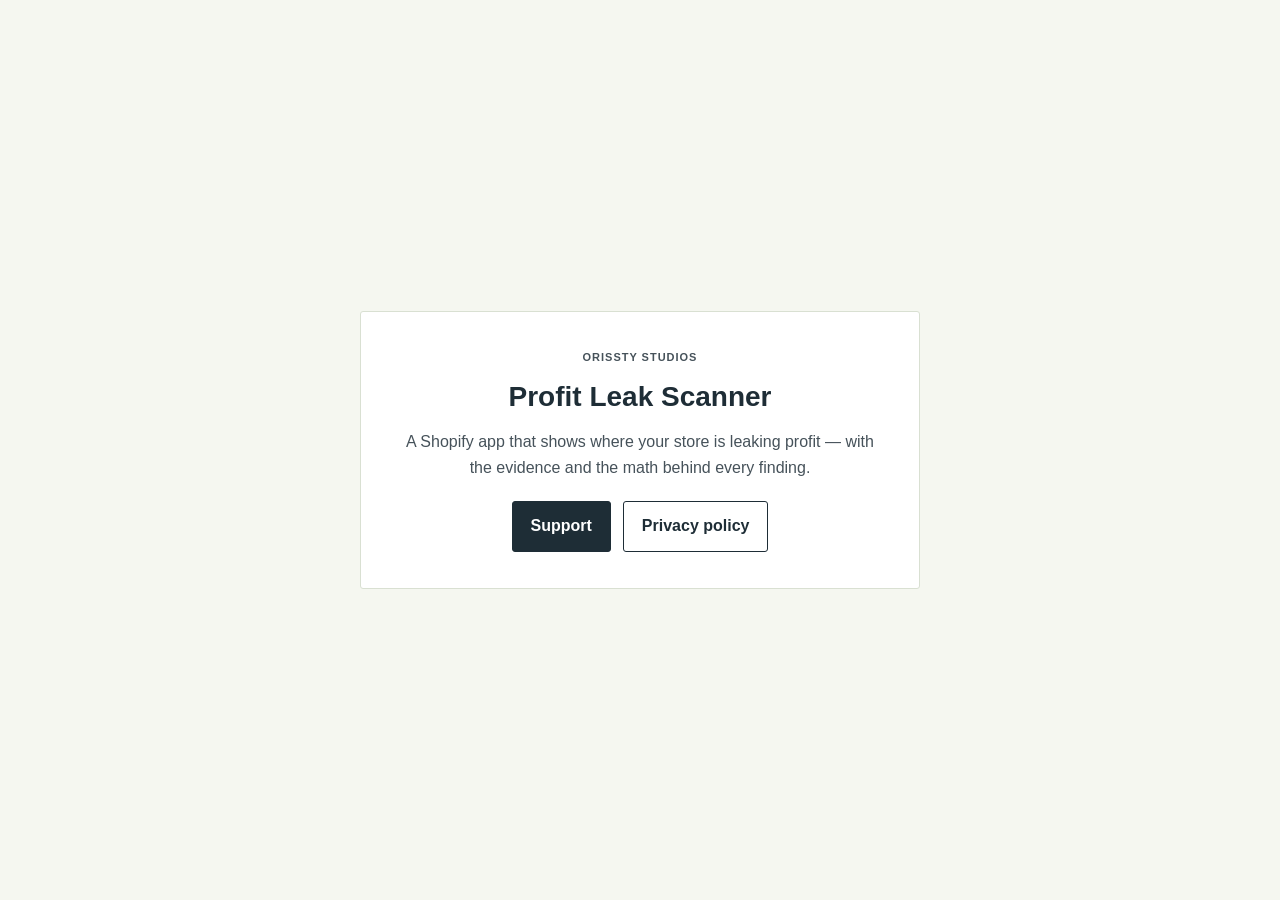
==== index.html @ 83694e5e "Add Profit Leak Scanner support and privacy pages Co-Authored-By: Claude Fable 5 <noreply@anthropic." ====
<!doctype html>
<html lang="en">
<head>
<meta charset="utf-8">
<meta name="viewport" content="width=device-width, initial-scale=1">
<title>Profit Leak Scanner — by Orissty Studios</title>
<style>
  :root{ --paper:#F5F7F0; --bond:#FFFFFF; --ink:#1E2D36; --muted:#46525A;
         --rule:#D9E0D2; --red:#B42318; --blue:#2F5A87; }
  *{box-sizing:border-box}
  body{margin:0;background:var(--paper);color:var(--ink);
       font:16px/1.65 -apple-system,"Segoe UI",Roboto,Helvetica,Arial,sans-serif;
       min-height:100vh;display:grid;place-items:center;padding:24px}
  main{max-width:560px;background:var(--bond);border:1px solid var(--rule);border-radius:3px;
       padding:36px 40px;text-align:center}
  .eyebrow{font-size:11px;font-weight:700;letter-spacing:.09em;text-transform:uppercase;color:var(--muted);margin:0 0 8px}
  h1{font-size:28px;margin:0 0 8px}
  p{color:var(--muted);margin:0 0 20px}
  .links{display:flex;gap:12px;justify-content:center;flex-wrap:wrap}
  a{display:inline-block;padding:11px 18px;border:1px solid var(--ink);border-radius:3px;
    color:var(--ink);font-weight:600;text-decoration:none}
  a.primary{background:var(--ink);color:var(--bond)}
</style>
</head>
<body>
<main>
  <p class="eyebrow">Orissty Studios</p>
  <h1>Profit Leak Scanner</h1>
  <p>A Shopify app that shows where your store is leaking profit — with the evidence and
  the math behind every finding.</p>
  <div class="links">
    <a class="primary" href="./support.html">Support</a>
    <a href="./privacy-policy.html">Privacy policy</a>
  </div>
</main>
</body>
</html>
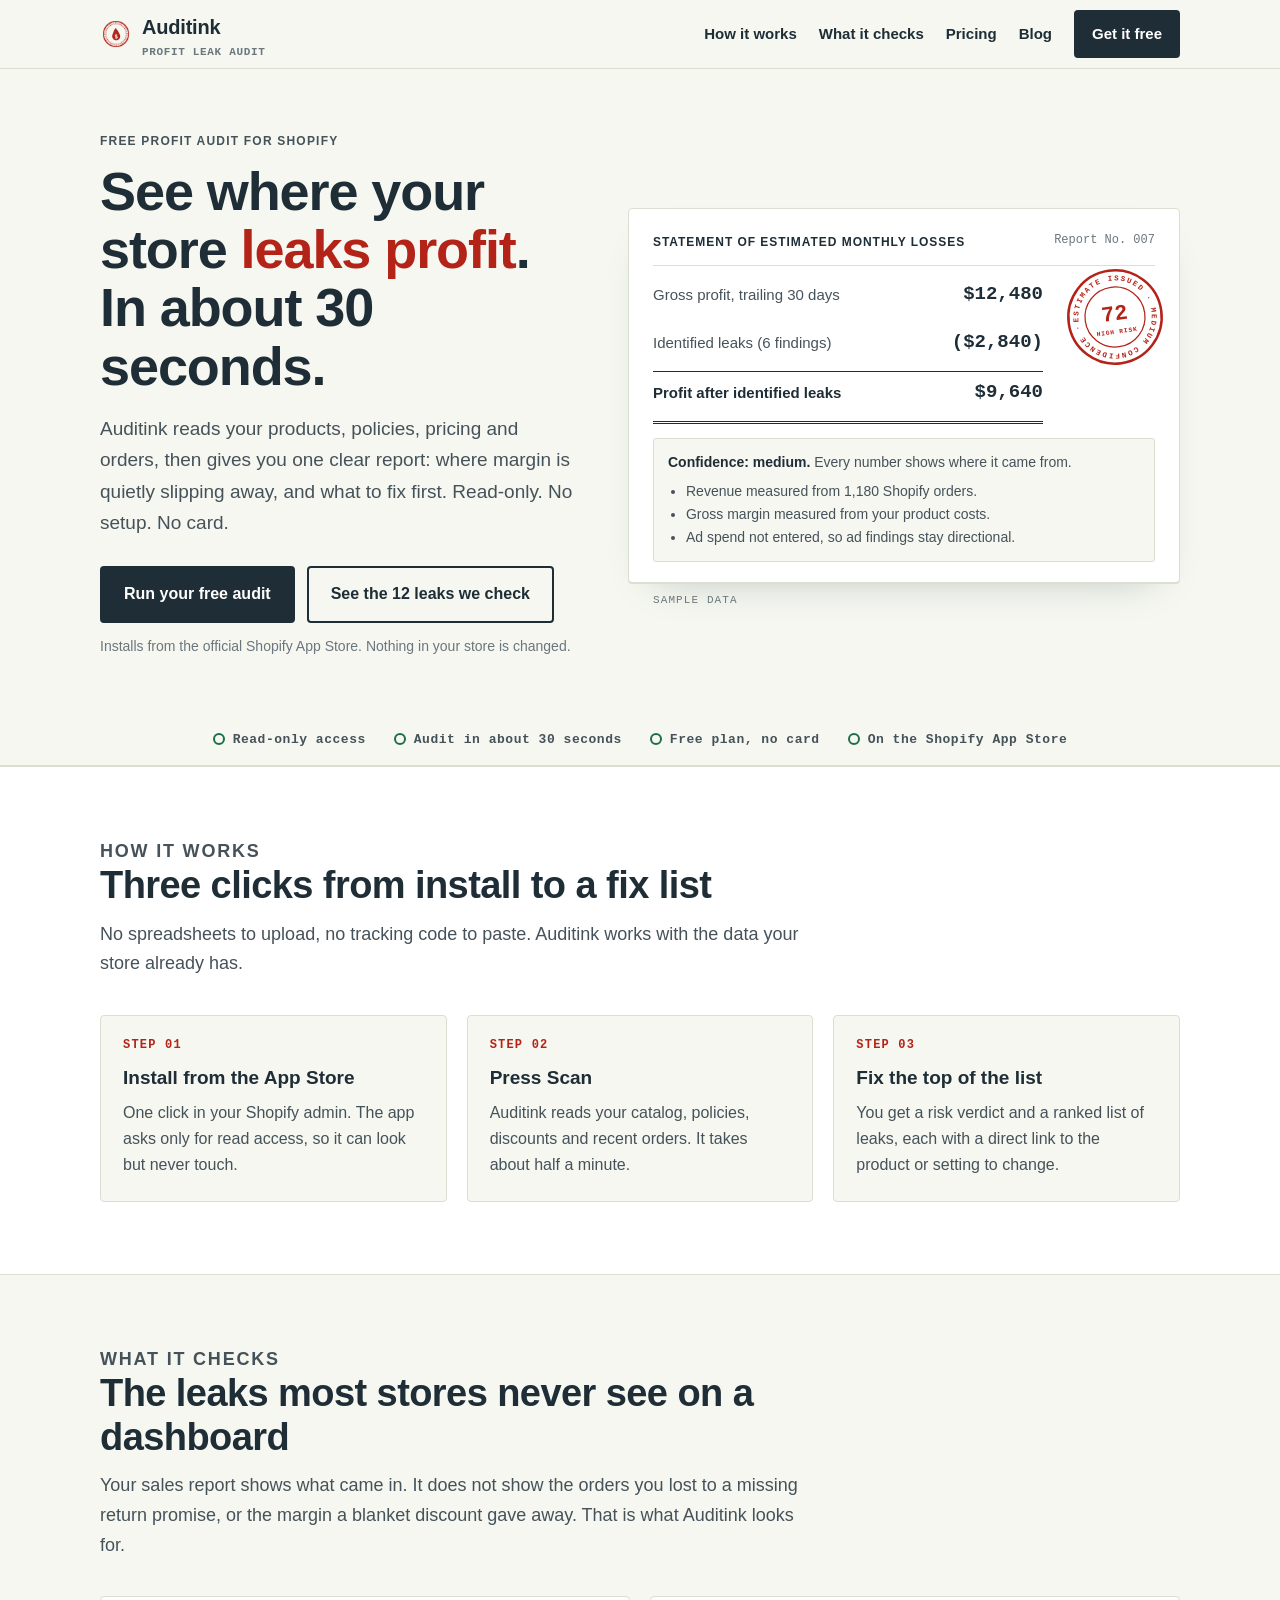
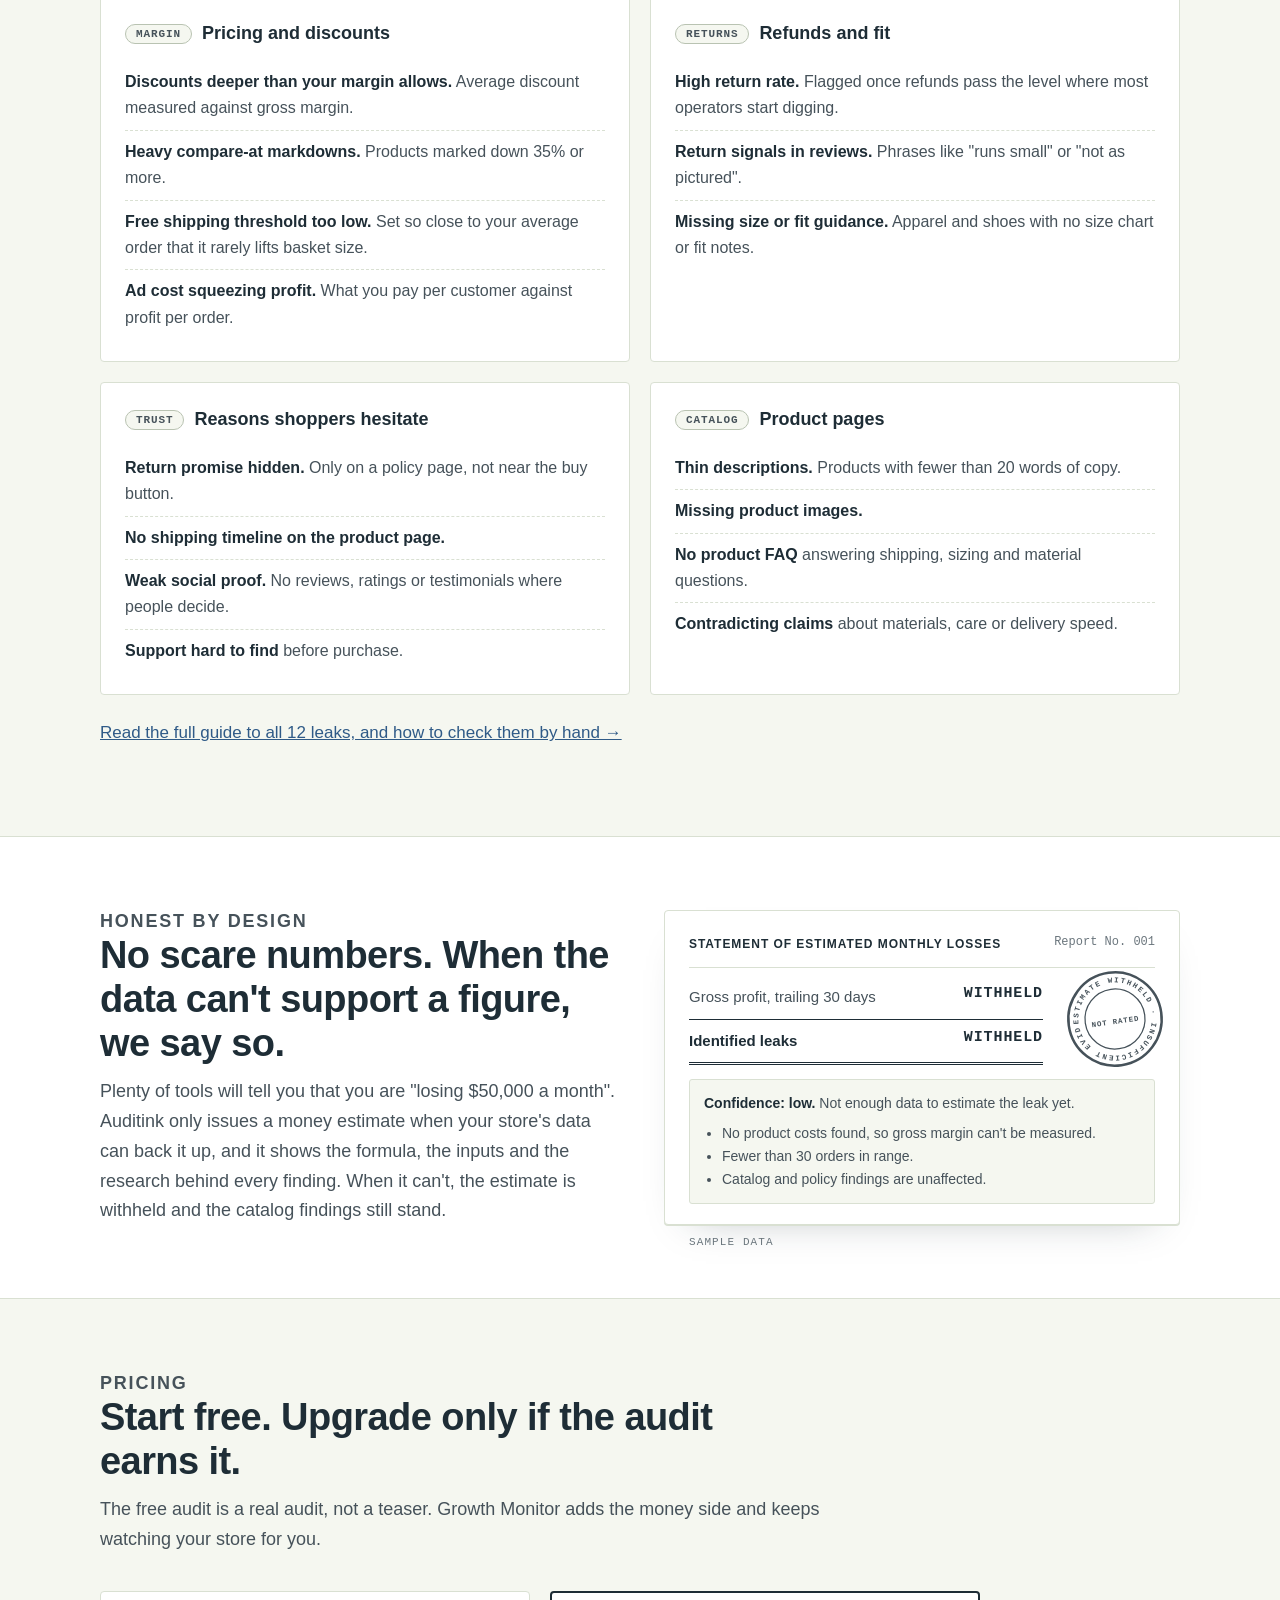
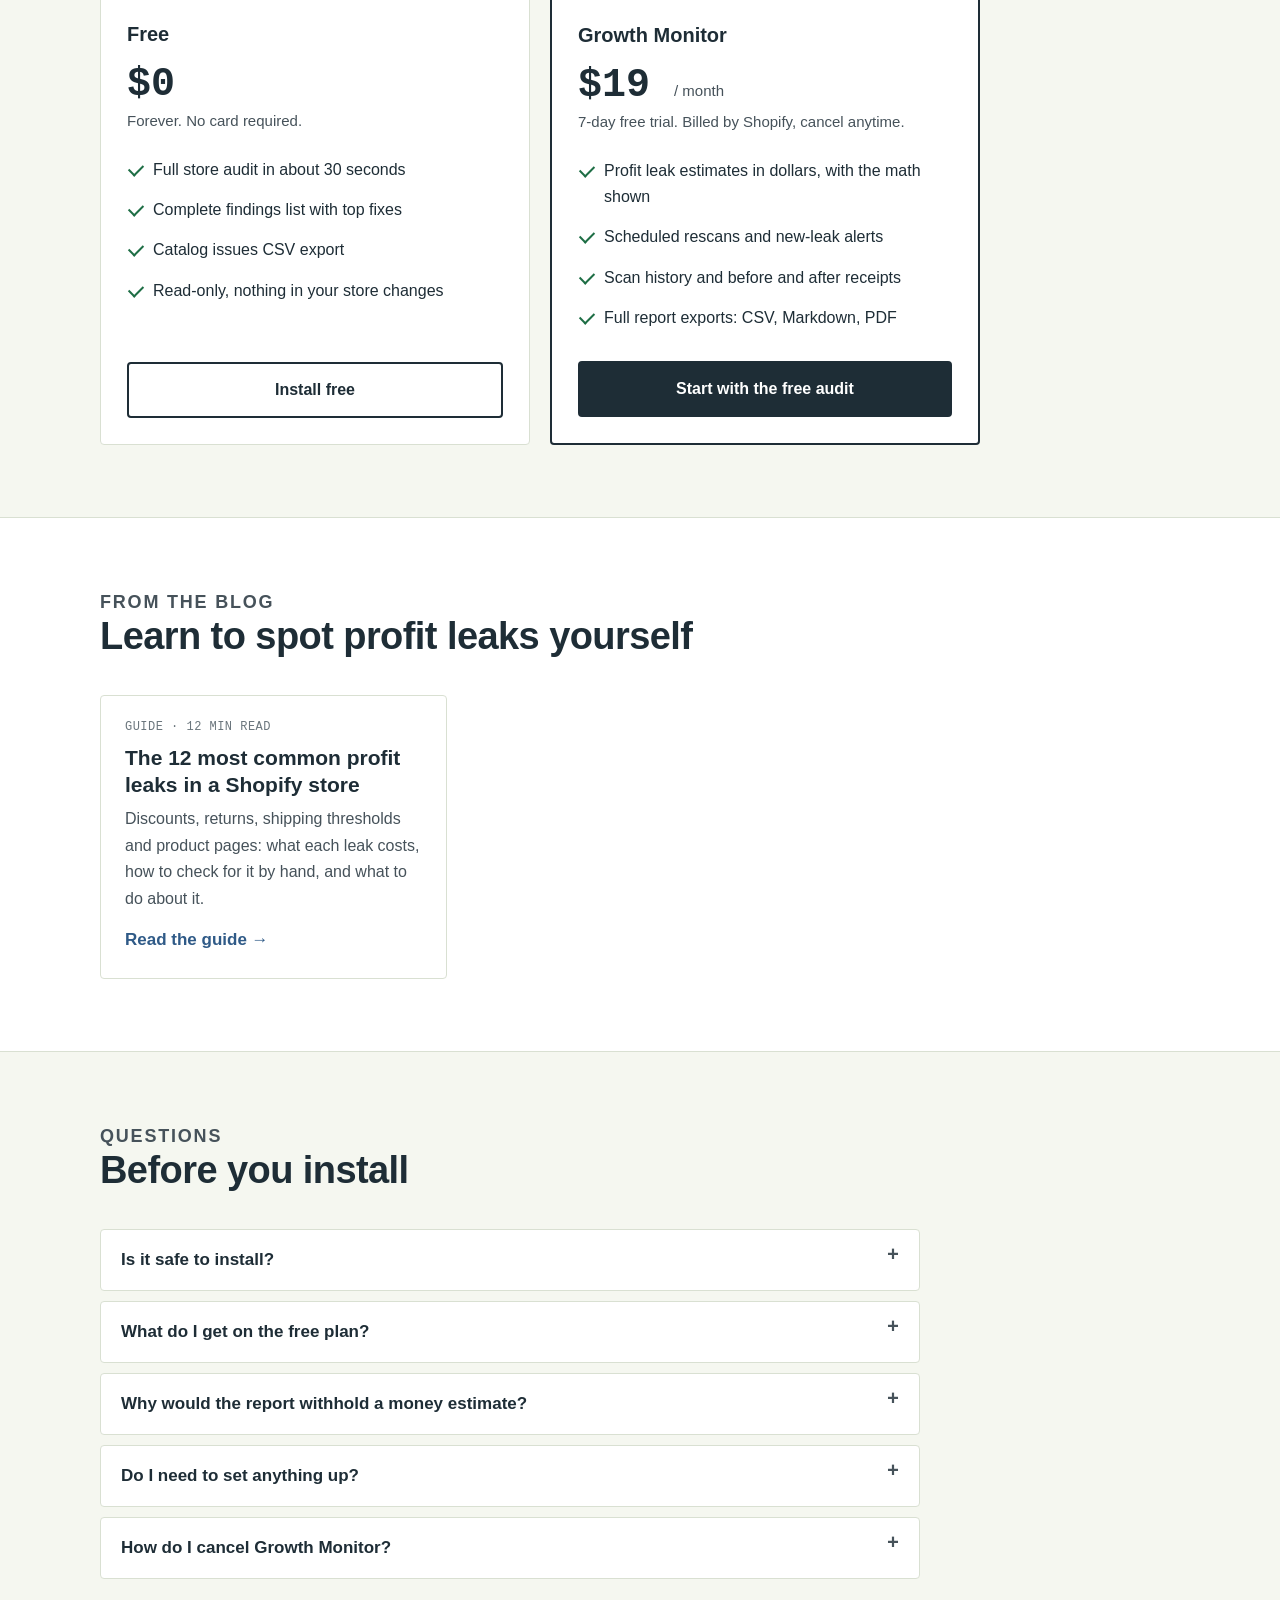
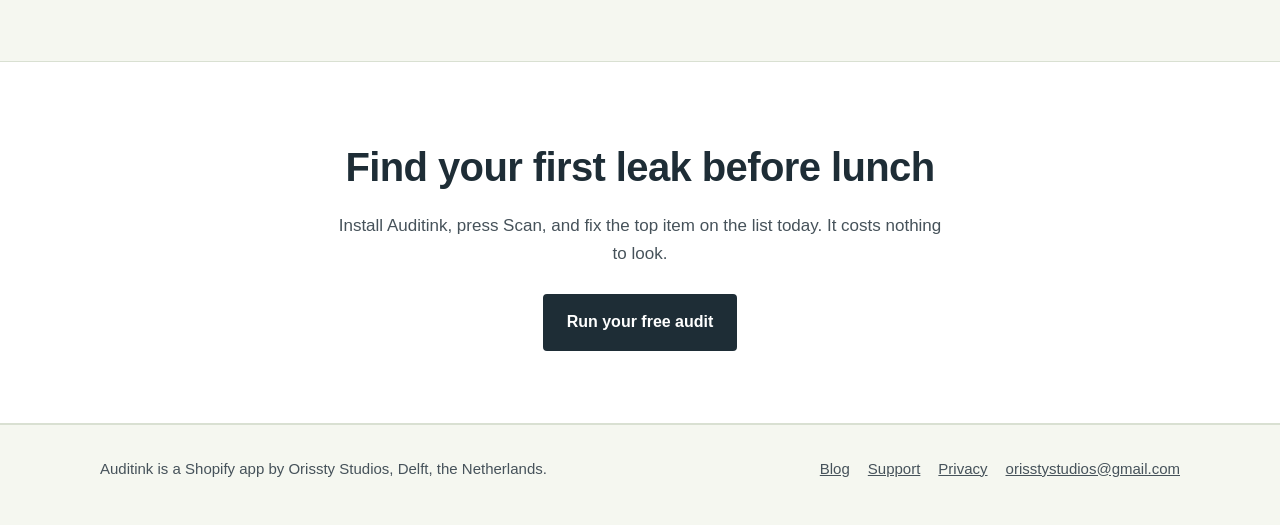
==== commit b3bbddb4: "Add Auditink landing page and blog with the 12 profit leaks guide Co-Authored-By: Claude Opus 5.5 <n" ====
--- a/index.html
+++ b/index.html
@@ -3,35 +3,322 @@
 <head>
 <meta charset="utf-8">
 <meta name="viewport" content="width=device-width, initial-scale=1">
-<title>Profit Leak Scanner — by Orissty Studios</title>
-<style>
-  :root{ --paper:#F5F7F0; --bond:#FFFFFF; --ink:#1E2D36; --muted:#46525A;
-         --rule:#D9E0D2; --red:#B42318; --blue:#2F5A87; }
-  *{box-sizing:border-box}
-  body{margin:0;background:var(--paper);color:var(--ink);
-       font:16px/1.65 -apple-system,"Segoe UI",Roboto,Helvetica,Arial,sans-serif;
-       min-height:100vh;display:grid;place-items:center;padding:24px}
-  main{max-width:560px;background:var(--bond);border:1px solid var(--rule);border-radius:3px;
-       padding:36px 40px;text-align:center}
-  .eyebrow{font-size:11px;font-weight:700;letter-spacing:.09em;text-transform:uppercase;color:var(--muted);margin:0 0 8px}
-  h1{font-size:28px;margin:0 0 8px}
-  p{color:var(--muted);margin:0 0 20px}
-  .links{display:flex;gap:12px;justify-content:center;flex-wrap:wrap}
-  a{display:inline-block;padding:11px 18px;border:1px solid var(--ink);border-radius:3px;
-    color:var(--ink);font-weight:600;text-decoration:none}
-  a.primary{background:var(--ink);color:var(--bond)}
-</style>
+<title>Auditink: free profit leak audit for Shopify stores</title>
+<meta name="description" content="Auditink is a free, read-only Shopify app that audits your store for profit leaks in about 30 seconds: discounts, returns, shipping, pricing and product pages. Every finding shows its math.">
+<link rel="canonical" href="https://orisstystudios.github.io/profit-leak-scanner-site/">
+<link rel="icon" href="assets/icon-32.png" sizes="32x32">
+<link rel="apple-touch-icon" href="assets/icon-180.png">
+<meta property="og:type" content="website">
+<meta property="og:site_name" content="Auditink">
+<meta property="og:title" content="See where your Shopify store leaks profit. Free, in 30 seconds.">
+<meta property="og:description" content="A read-only profit audit for Shopify. A risk verdict, the math behind it, and what to fix first.">
+<meta property="og:url" content="https://orisstystudios.github.io/profit-leak-scanner-site/">
+<meta property="og:image" content="https://orisstystudios.github.io/profit-leak-scanner-site/assets/og-card.png">
+<meta name="twitter:card" content="summary_large_image">
+<meta name="theme-color" content="#F5F7F0">
+<link rel="stylesheet" href="assets/site.css">
+<script type="application/ld+json">
+{
+  "@context":"https://schema.org",
+  "@type":"SoftwareApplication",
+  "name":"Auditink: Profit Leak Scanner",
+  "applicationCategory":"BusinessApplication",
+  "operatingSystem":"Shopify",
+  "url":"https://apps.shopify.com/profit-leak-scanner-1",
+  "description":"A read-only Shopify app that audits a store for profit leaks and shows the math behind every finding.",
+  "publisher":{"@type":"Organization","name":"Orissty Studios"},
+  "offers":[
+    {"@type":"Offer","name":"Free","price":"0","priceCurrency":"USD"},
+    {"@type":"Offer","name":"Growth Monitor","price":"19","priceCurrency":"USD"}
+  ]
+}
+</script>
 </head>
 <body>
-<main>
-  <p class="eyebrow">Orissty Studios</p>
-  <h1>Profit Leak Scanner</h1>
-  <p>A Shopify app that shows where your store is leaking profit — with the evidence and
-  the math behind every finding.</p>
-  <div class="links">
-    <a class="primary" href="./support.html">Support</a>
-    <a href="./privacy-policy.html">Privacy policy</a>
-  </div>
+<a class="skip" href="#main">Skip to content</a>
+
+<header class="site-head">
+  <div class="wrap">
+    <a class="brand" href="./" aria-label="Auditink home">
+      <img src="assets/icon-180.png" alt="" width="32" height="32">
+      <span>Auditink<small>Profit leak audit</small></span>
+    </a>
+    <nav class="nav" aria-label="Main">
+      <a href="#how">How it works</a>
+      <a href="#checks">What it checks</a>
+      <a href="#pricing">Pricing</a>
+      <a href="blog/">Blog</a>
+      <a class="btn btn-primary" href="https://apps.shopify.com/profit-leak-scanner-1?utm_source=auditink-site&amp;utm_medium=website&amp;utm_campaign=header">Get it free</a>
+    </nav>
+  </div>
+</header>
+
+<main id="main">
+
+<section class="hero" aria-labelledby="hero-title">
+  <div class="wrap">
+    <div>
+      <p class="eyebrow">Free profit audit for Shopify</p>
+      <h1 id="hero-title">See where your store <em>leaks profit</em>. In about 30 seconds.</h1>
+      <p class="lede">Auditink reads your products, policies, pricing and orders, then gives you one clear report: where margin is quietly slipping away, and what to fix first. Read-only. No setup. No card.</p>
+      <div class="btn-row">
+        <a class="btn btn-primary" href="https://apps.shopify.com/profit-leak-scanner-1?utm_source=auditink-site&amp;utm_medium=website&amp;utm_campaign=hero">Run your free audit</a>
+        <a class="btn btn-ghost" href="blog/shopify-profit-leaks/">See the 12 leaks we check</a>
+      </div>
+      <p class="fineprint">Installs from the official Shopify App Store. Nothing in your store is changed.</p>
+    </div>
+
+    <figure class="statement" aria-label="Example Auditink report with sample data">
+      <div class="statement-head">
+        <b>Statement of estimated monthly losses</b>
+        <span>Report No. 007</span>
+      </div>
+      <div class="lines">
+        <div>Gross profit, trailing 30 days</div><div class="v num">$12,480</div>
+        <div>Identified leaks (6 findings)</div><div class="v num neg">($2,840)</div>
+        <div class="total">Profit after identified leaks</div><div class="v num total">$9,640</div>
+      </div>
+      <svg class="stamp" viewBox="0 0 120 120" role="img" aria-label="Stamp: risk index 72, high risk, estimate issued with medium confidence">
+        <defs><path id="ring" d="M60,60 m-44,0 a44,44 0 1,1 88,0 a44,44 0 1,1 -88,0"/></defs>
+        <circle cx="60" cy="60" r="56" fill="none" stroke="#B42318" stroke-width="3"/>
+        <circle cx="60" cy="60" r="36" fill="none" stroke="#B42318" stroke-width="1.5"/>
+        <text font-family="ui-monospace,Consolas,monospace" font-size="9" font-weight="700" letter-spacing="2" fill="#B42318">
+          <textPath href="#ring">ESTIMATE ISSUED · MEDIUM CONFIDENCE ·</textPath>
+        </text>
+        <text x="60" y="64" text-anchor="middle" font-family="ui-monospace,Consolas,monospace" font-size="26" font-weight="700" fill="#B42318">72</text>
+        <text x="60" y="80" text-anchor="middle" font-family="ui-monospace,Consolas,monospace" font-size="7.5" font-weight="700" letter-spacing="1" fill="#B42318">HIGH RISK</text>
+      </svg>
+      <div class="conf">
+        <b>Confidence: medium.</b> Every number shows where it came from.
+        <ul>
+          <li>Revenue measured from 1,180 Shopify orders.</li>
+          <li>Gross margin measured from your product costs.</li>
+          <li>Ad spend not entered, so ad findings stay directional.</li>
+        </ul>
+      </div>
+      <figcaption class="sample">SAMPLE DATA</figcaption>
+    </figure>
+  </div>
+</section>
+
+<div class="proof">
+  <div class="wrap">
+    <ul>
+      <li>Read-only access</li>
+      <li>Audit in about 30 seconds</li>
+      <li>Free plan, no card</li>
+      <li>On the Shopify App Store</li>
+    </ul>
+  </div>
+</div>
+
+<section id="how" class="alt" aria-labelledby="how-title">
+  <div class="wrap">
+    <div class="section-head">
+      <p class="eyebrow">How it works</p>
+      <h2 id="how-title">Three clicks from install to a fix list</h2>
+      <p>No spreadsheets to upload, no tracking code to paste. Auditink works with the data your store already has.</p>
+    </div>
+    <ol class="steps">
+      <li><h3>Install from the App Store</h3><p>One click in your Shopify admin. The app asks only for read access, so it can look but never touch.</p></li>
+      <li><h3>Press Scan</h3><p>Auditink reads your catalog, policies, discounts and recent orders. It takes about half a minute.</p></li>
+      <li><h3>Fix the top of the list</h3><p>You get a risk verdict and a ranked list of leaks, each with a direct link to the product or setting to change.</p></li>
+    </ol>
+  </div>
+</section>
+
+<section id="checks" aria-labelledby="checks-title">
+  <div class="wrap">
+    <div class="section-head">
+      <p class="eyebrow">What it checks</p>
+      <h2 id="checks-title">The leaks most stores never see on a dashboard</h2>
+      <p>Your sales report shows what came in. It does not show the orders you lost to a missing return promise, or the margin a blanket discount gave away. That is what Auditink looks for.</p>
+    </div>
+    <div class="checks">
+      <div class="check">
+        <h3><span class="tag">Margin</span> Pricing and discounts</h3>
+        <ul>
+          <li><b>Discounts deeper than your margin allows.</b> Average discount measured against gross margin.</li>
+          <li><b>Heavy compare-at markdowns.</b> Products marked down 35% or more.</li>
+          <li><b>Free shipping threshold too low.</b> Set so close to your average order that it rarely lifts basket size.</li>
+          <li><b>Ad cost squeezing profit.</b> What you pay per customer against profit per order.</li>
+        </ul>
+      </div>
+      <div class="check">
+        <h3><span class="tag">Returns</span> Refunds and fit</h3>
+        <ul>
+          <li><b>High return rate.</b> Flagged once refunds pass the level where most operators start digging.</li>
+          <li><b>Return signals in reviews.</b> Phrases like "runs small" or "not as pictured".</li>
+          <li><b>Missing size or fit guidance.</b> Apparel and shoes with no size chart or fit notes.</li>
+        </ul>
+      </div>
+      <div class="check">
+        <h3><span class="tag">Trust</span> Reasons shoppers hesitate</h3>
+        <ul>
+          <li><b>Return promise hidden.</b> Only on a policy page, not near the buy button.</li>
+          <li><b>No shipping timeline on the product page.</b></li>
+          <li><b>Weak social proof.</b> No reviews, ratings or testimonials where people decide.</li>
+          <li><b>Support hard to find</b> before purchase.</li>
+        </ul>
+      </div>
+      <div class="check">
+        <h3><span class="tag">Catalog</span> Product pages</h3>
+        <ul>
+          <li><b>Thin descriptions.</b> Products with fewer than 20 words of copy.</li>
+          <li><b>Missing product images.</b></li>
+          <li><b>No product FAQ</b> answering shipping, sizing and material questions.</li>
+          <li><b>Contradicting claims</b> about materials, care or delivery speed.</li>
+        </ul>
+      </div>
+    </div>
+    <p style="margin-top:24px"><a href="blog/shopify-profit-leaks/">Read the full guide to all 12 leaks, and how to check them by hand &rarr;</a></p>
+  </div>
+</section>
+
+<section class="alt" aria-labelledby="honest-title">
+  <div class="wrap split">
+    <div class="section-head" style="margin:0">
+      <p class="eyebrow">Honest by design</p>
+      <h2 id="honest-title">No scare numbers. When the data can't support a figure, we say so.</h2>
+      <p>Plenty of tools will tell you that you are "losing $50,000 a month". Auditink only issues a money estimate when your store's data can back it up, and it shows the formula, the inputs and the research behind every finding. When it can't, the estimate is withheld and the catalog findings still stand.</p>
+    </div>
+    <figure class="statement withheld" aria-label="Example report where the estimate is withheld, sample data">
+      <div class="statement-head">
+        <b>Statement of estimated monthly losses</b>
+        <span>Report No. 001</span>
+      </div>
+      <div class="lines" style="min-height:0">
+        <div>Gross profit, trailing 30 days</div><div class="v num">WITHHELD</div>
+        <div class="total">Identified leaks</div><div class="v num total">WITHHELD</div>
+      </div>
+      <svg class="stamp" viewBox="0 0 120 120" role="img" aria-label="Stamp: not rated, insufficient evidence">
+        <defs><path id="ring2" d="M60,60 m-44,0 a44,44 0 1,1 88,0 a44,44 0 1,1 -88,0"/></defs>
+        <circle cx="60" cy="60" r="56" fill="none" stroke="#46525A" stroke-width="3"/>
+        <circle cx="60" cy="60" r="36" fill="none" stroke="#46525A" stroke-width="1.5"/>
+        <text font-family="ui-monospace,Consolas,monospace" font-size="9" font-weight="700" letter-spacing="2" fill="#46525A">
+          <textPath href="#ring2">ESTIMATE WITHHELD · INSUFFICIENT EVIDENCE ·</textPath>
+        </text>
+        <text x="60" y="66" text-anchor="middle" font-family="ui-monospace,Consolas,monospace" font-size="9" font-weight="700" letter-spacing="1" fill="#46525A">NOT RATED</text>
+      </svg>
+      <div class="conf">
+        <b>Confidence: low.</b> Not enough data to estimate the leak yet.
+        <ul>
+          <li>No product costs found, so gross margin can't be measured.</li>
+          <li>Fewer than 30 orders in range.</li>
+          <li>Catalog and policy findings are unaffected.</li>
+        </ul>
+      </div>
+      <figcaption class="sample">SAMPLE DATA</figcaption>
+    </figure>
+  </div>
+</section>
+
+<section id="pricing" aria-labelledby="pricing-title">
+  <div class="wrap">
+    <div class="section-head">
+      <p class="eyebrow">Pricing</p>
+      <h2 id="pricing-title">Start free. Upgrade only if the audit earns it.</h2>
+      <p>The free audit is a real audit, not a teaser. Growth Monitor adds the money side and keeps watching your store for you.</p>
+    </div>
+    <div class="plans">
+      <div class="plan">
+        <h3>Free</h3>
+        <p class="price">$0</p>
+        <p class="note">Forever. No card required.</p>
+        <ul>
+          <li>Full store audit in about 30 seconds</li>
+          <li>Complete findings list with top fixes</li>
+          <li>Catalog issues CSV export</li>
+          <li>Read-only, nothing in your store changes</li>
+        </ul>
+        <a class="btn btn-ghost" href="https://apps.shopify.com/profit-leak-scanner-1?utm_source=auditink-site&amp;utm_medium=website&amp;utm_campaign=pricing-free">Install free</a>
+      </div>
+      <div class="plan featured">
+        <h3>Growth Monitor</h3>
+        <p class="price">$19 <small>/ month</small></p>
+        <p class="note">7-day free trial. Billed by Shopify, cancel anytime.</p>
+        <ul>
+          <li>Profit leak estimates in dollars, with the math shown</li>
+          <li>Scheduled rescans and new-leak alerts</li>
+          <li>Scan history and before and after receipts</li>
+          <li>Full report exports: CSV, Markdown, PDF</li>
+        </ul>
+        <a class="btn btn-primary" href="https://apps.shopify.com/profit-leak-scanner-1?utm_source=auditink-site&amp;utm_medium=website&amp;utm_campaign=pricing-growth">Start with the free audit</a>
+      </div>
+    </div>
+  </div>
+</section>
+
+<section class="alt" aria-labelledby="blog-title">
+  <div class="wrap">
+    <div class="section-head">
+      <p class="eyebrow">From the blog</p>
+      <h2 id="blog-title">Learn to spot profit leaks yourself</h2>
+    </div>
+    <div class="cards">
+      <a class="card" href="blog/shopify-profit-leaks/">
+        <p class="meta">GUIDE · 12 MIN READ</p>
+        <h3>The 12 most common profit leaks in a Shopify store</h3>
+        <p>Discounts, returns, shipping thresholds and product pages: what each leak costs, how to check for it by hand, and what to do about it.</p>
+        <span class="more">Read the guide &rarr;</span>
+      </a>
+    </div>
+  </div>
+</section>
+
+<section aria-labelledby="faq-title">
+  <div class="wrap">
+    <div class="section-head">
+      <p class="eyebrow">Questions</p>
+      <h2 id="faq-title">Before you install</h2>
+    </div>
+    <div class="faq">
+      <details>
+        <summary>Is it safe to install?</summary>
+        <p>Yes. Auditink only asks for read access. It never creates, edits or deletes anything in your store, and it stores no customer personal data. See the <a href="privacy-policy.html">privacy policy</a> for the details.</p>
+      </details>
+      <details>
+        <summary>What do I get on the free plan?</summary>
+        <p>A full audit of your store: a risk verdict, the complete list of findings with the top fixes, and a CSV export of catalog issues. Money estimates, scheduled rescans and history are part of Growth Monitor.</p>
+      </details>
+      <details>
+        <summary>Why would the report withhold a money estimate?</summary>
+        <p>Because guessing would be worse than saying nothing. If your products have no cost prices, or there are too few orders to measure, Auditink tells you so. Adding product costs in Shopify usually unlocks the estimates.</p>
+      </details>
+      <details>
+        <summary>Do I need to set anything up?</summary>
+        <p>No. Install it and press Scan. The audit uses the products, policies and orders already in your store.</p>
+      </details>
+      <details>
+        <summary>How do I cancel Growth Monitor?</summary>
+        <p>Downgrade from the plan section inside the app, or uninstall it from your Shopify admin. Billing runs through Shopify, so there is nothing else to cancel.</p>
+      </details>
+    </div>
+  </div>
+</section>
+
+<section class="alt cta-band" aria-labelledby="cta-title">
+  <div class="wrap">
+    <h2 id="cta-title">Find your first leak before lunch</h2>
+    <p>Install Auditink, press Scan, and fix the top item on the list today. It costs nothing to look.</p>
+    <div class="btn-row">
+      <a class="btn btn-primary" href="https://apps.shopify.com/profit-leak-scanner-1?utm_source=auditink-site&amp;utm_medium=website&amp;utm_campaign=footer-cta">Run your free audit</a>
+    </div>
+  </div>
+</section>
+
 </main>
+
+<footer class="site-foot">
+  <div class="wrap">
+    <span>Auditink is a Shopify app by Orissty Studios, Delft, the Netherlands.</span>
+    <nav aria-label="Footer">
+      <a href="blog/">Blog</a>
+      <a href="support.html">Support</a>
+      <a href="privacy-policy.html">Privacy</a>
+      <a href="mailto:orisstystudios@gmail.com">orisstystudios@gmail.com</a>
+    </nav>
+  </div>
+</footer>
 </body>
 </html>
--- a/assets/site.css
+++ b/assets/site.css
@@ -0,0 +1,186 @@
+/* Auditink public site. Look: an audit statement on paper (same tokens as the app). */
+:root{
+  --paper:#F5F7F0; --bond:#FFFFFF; --ink:#1E2D36; --muted:#46525A; --faint:#6B767D;
+  --rule:#D9E0D2; --rule-strong:#B9C3B2; --red:#B42318; --red-soft:#FBEDEB;
+  --blue:#2F5A87; --green:#1E6E45; --amber:#8A5A00;
+  --sans:-apple-system,BlinkMacSystemFont,"Segoe UI",Roboto,"Helvetica Neue",Arial,sans-serif;
+  --mono:ui-monospace,"SF Mono","Cascadia Mono","Segoe UI Mono",Menlo,Consolas,monospace;
+  --wrap:1120px; --radius:4px;
+}
+*{box-sizing:border-box}
+html{-webkit-text-size-adjust:100%}
+body{margin:0;background:var(--paper);color:var(--ink);font:17px/1.65 var(--sans)}
+img{max-width:100%;height:auto;display:block}
+a{color:var(--blue)}
+a:focus-visible,button:focus-visible,summary:focus-visible{outline:3px solid var(--blue);outline-offset:3px;border-radius:2px}
+.wrap{max-width:var(--wrap);margin:0 auto;padding:0 20px}
+.skip{position:absolute;left:-999px;top:8px;background:var(--ink);color:#fff;padding:8px 14px;z-index:10}
+.skip:focus{left:8px}
+
+/* Labels and figures */
+.eyebrow{font:700 12px/1.4 var(--sans);letter-spacing:.1em;text-transform:uppercase;color:var(--muted);margin:0 0 12px}
+.mono{font-family:var(--mono)}
+.num{font-family:var(--mono);font-variant-numeric:tabular-nums}
+.neg{color:var(--red)}
+
+/* Header */
+.site-head{border-bottom:1px solid var(--rule);background:var(--paper)}
+.site-head .wrap{display:flex;align-items:center;justify-content:space-between;gap:16px;min-height:68px}
+.brand{display:flex;align-items:center;gap:10px;color:var(--ink);text-decoration:none;font-weight:800;font-size:20px;letter-spacing:-.01em}
+.brand img{width:32px;height:32px;border-radius:6px}
+.brand small{display:block;font:600 11px/1 var(--mono);letter-spacing:.06em;color:var(--faint);text-transform:uppercase;margin-top:3px}
+.nav{display:flex;align-items:center;gap:22px}
+.nav a{color:var(--ink);text-decoration:none;font-weight:600;font-size:15px}
+.nav a:hover{text-decoration:underline}
+.nav .btn{padding:10px 16px;font-size:15px}
+.nav .btn-primary{color:#fff}
+.nav .btn-primary:hover{text-decoration:none}
+@media (max-width:760px){ .nav a:not(.btn){display:none} }
+
+/* Buttons */
+.btn{display:inline-flex;align-items:center;justify-content:center;gap:8px;min-height:48px;padding:13px 22px;
+  border-radius:var(--radius);border:2px solid var(--ink);font-weight:700;font-size:16px;text-decoration:none;
+  color:var(--ink);background:transparent;cursor:pointer}
+.btn-primary{background:var(--ink);color:#fff}
+.btn-primary:hover{background:#2c4150;border-color:#2c4150}
+.btn-ghost:hover{background:var(--bond)}
+.btn-row{display:flex;flex-wrap:wrap;gap:12px;align-items:center}
+.fineprint{font-size:14px;color:var(--faint);margin:12px 0 0}
+
+/* Hero */
+.hero{padding:64px 0 56px}
+.hero .wrap{display:grid;grid-template-columns:1fr 1.15fr;gap:48px;align-items:center}
+.hero h1{font-size:clamp(34px,5vw,54px);line-height:1.08;letter-spacing:-.02em;margin:0 0 18px;font-weight:800}
+.hero h1 em{font-style:normal;color:var(--red)}
+.lede{font-size:19px;color:var(--muted);margin:0 0 28px;max-width:34em}
+@media (max-width:900px){ .hero .wrap{grid-template-columns:1fr;gap:36px} .hero{padding:40px 0} }
+
+/* The statement (HTML version of the app's report) */
+.statement{margin:0;background:var(--bond);border:1px solid var(--rule);border-radius:var(--radius);padding:24px 24px 20px;
+  box-shadow:0 1px 0 var(--rule),0 18px 40px -28px rgba(30,45,54,.35);position:relative}
+.statement-head{display:flex;justify-content:space-between;gap:12px;flex-wrap:wrap;border-bottom:1px solid var(--rule);padding-bottom:12px;margin-bottom:8px}
+.statement-head b{font-size:12px;letter-spacing:.08em;text-transform:uppercase}
+.statement-head span{font:12px var(--mono);color:var(--faint)}
+.lines{display:grid;grid-template-columns:1fr auto;gap:0;padding-right:112px;min-height:150px}
+.lines div{padding:9px 0;font-size:15px;color:var(--muted)}
+.lines .v{text-align:right;padding-left:16px;white-space:nowrap;font:600 19px var(--mono);color:var(--ink)}
+.lines .total{border-top:1px solid var(--ink);border-bottom:3px double var(--ink);font-weight:700;color:var(--ink)}
+.stamp{position:absolute;right:14px;top:58px;width:100px;height:100px;transform:rotate(-8deg)}
+.statement .conf{margin-top:14px;background:var(--paper);border:1px solid var(--rule);border-radius:3px;padding:12px 14px;font-size:14px;color:var(--muted)}
+.statement .conf b{color:var(--ink)}
+.statement .conf ul{margin:6px 0 0;padding-left:18px}
+.sample{position:absolute;left:24px;bottom:-24px;font:11px var(--mono);letter-spacing:.1em;color:var(--faint)}
+@media (max-width:520px){
+  .statement{padding:18px 16px 16px}
+  .lines{padding-right:0} .stamp{position:static;width:96px;height:96px;margin:4px 0 0 auto;display:block}
+  .lines .v{font-size:16px}
+}
+
+/* Sections */
+section{padding:72px 0}
+section.alt{background:var(--bond);border-top:1px solid var(--rule);border-bottom:1px solid var(--rule)}
+.section-head{max-width:720px;margin-bottom:36px}
+.section-head h2{font-size:clamp(28px,3.4vw,38px);line-height:1.15;letter-spacing:-.015em;margin:0 0 12px}
+.section-head p{color:var(--muted);margin:0;font-size:18px}
+@media (max-width:620px){ section{padding:52px 0} }
+
+.proof{border-bottom:1px solid var(--rule);padding:18px 0}
+.proof ul{list-style:none;margin:0;padding:0;display:flex;flex-wrap:wrap;gap:10px 28px;justify-content:center}
+.proof li{font:600 13px var(--mono);letter-spacing:.04em;color:var(--muted);display:flex;align-items:center;gap:8px}
+.proof li::before{content:"";width:8px;height:8px;border:2px solid var(--green);border-radius:50%}
+
+.steps{display:grid;grid-template-columns:repeat(3,1fr);gap:20px;counter-reset:step;list-style:none;margin:0;padding:0}
+.steps li{background:var(--paper);border:1px solid var(--rule);border-radius:var(--radius);padding:22px}
+.steps li::before{counter-increment:step;content:"STEP 0" counter(step);display:block;font:700 12px var(--mono);letter-spacing:.1em;color:var(--red);margin-bottom:10px}
+.steps h3{margin:0 0 6px;font-size:19px}
+.steps p{margin:0;color:var(--muted);font-size:16px}
+@media (max-width:800px){ .steps{grid-template-columns:1fr} }
+
+.checks{display:grid;grid-template-columns:repeat(2,1fr);gap:20px}
+.check{background:var(--bond);border:1px solid var(--rule);border-radius:var(--radius);padding:22px 24px}
+.check h3{display:flex;align-items:center;gap:10px;margin:0 0 12px;font-size:18px}
+.tag{font:700 11px var(--mono);letter-spacing:.08em;text-transform:uppercase;border:1px solid var(--rule-strong);border-radius:999px;padding:3px 10px;color:var(--muted);background:var(--paper)}
+.check ul{margin:0;padding:0;list-style:none}
+.check li{padding:8px 0;border-top:1px dashed var(--rule);font-size:16px;color:var(--muted)}
+.check li:first-child{border-top:0}
+.check li b{color:var(--ink);font-weight:600}
+@media (max-width:800px){ .checks{grid-template-columns:1fr} }
+
+.split{display:grid;grid-template-columns:1fr 1fr;gap:48px;align-items:center}
+@media (max-width:860px){ .split{grid-template-columns:1fr;gap:28px} }
+.withheld .lines .v{font-size:15px;letter-spacing:.06em}
+
+/* Pricing */
+.plans{display:grid;grid-template-columns:1fr 1fr;gap:20px;max-width:880px}
+.plan{background:var(--bond);border:1px solid var(--rule);border-radius:var(--radius);padding:26px;display:flex;flex-direction:column}
+.plan.featured{border:2px solid var(--ink)}
+.plan h3{margin:0;font-size:20px}
+.price{font:700 40px/1.1 var(--mono);margin:12px 0 2px}
+.price small{font:500 15px var(--sans);color:var(--muted)}
+.plan .note{color:var(--muted);font-size:15px;margin:0 0 16px}
+.plan ul{margin:0 0 22px;padding:0;list-style:none;flex:1}
+.plan li{padding:7px 0 7px 26px;position:relative;font-size:16px}
+.plan li::before{content:"";position:absolute;left:2px;top:14px;width:12px;height:7px;border-left:2px solid var(--green);border-bottom:2px solid var(--green);transform:rotate(-45deg)}
+@media (max-width:720px){ .plans{grid-template-columns:1fr} }
+
+/* FAQ */
+.faq{max-width:820px}
+.faq details{background:var(--bond);border:1px solid var(--rule);border-radius:var(--radius);margin-bottom:10px}
+.faq summary{cursor:pointer;padding:16px 20px;font-weight:700;list-style:none;display:flex;justify-content:space-between;gap:12px}
+.faq summary::-webkit-details-marker{display:none}
+.faq summary::after{content:"+";font:700 20px/1 var(--mono);color:var(--muted)}
+.faq details[open] summary::after{content:"\2212"}
+.faq details p{margin:0;padding:0 20px 18px;color:var(--muted)}
+
+/* Cards (blog) */
+.cards{display:grid;grid-template-columns:repeat(auto-fill,minmax(300px,1fr));gap:20px}
+.card{background:var(--bond);border:1px solid var(--rule);border-radius:var(--radius);padding:24px;text-decoration:none;color:var(--ink);display:block}
+.card:hover{border-color:var(--ink)}
+.card .meta{font:12px var(--mono);color:var(--faint);letter-spacing:.04em;margin:0 0 10px}
+.card h3{margin:0 0 8px;font-size:21px;line-height:1.3}
+.card p{margin:0 0 14px;color:var(--muted);font-size:16px}
+.card .more{font-weight:700;color:var(--blue)}
+
+.cta-band{text-align:center}
+.cta-band h2{font-size:clamp(28px,3.6vw,40px);margin:0 0 12px;letter-spacing:-.015em}
+.cta-band p{color:var(--muted);margin:0 auto 26px;max-width:36em}
+.cta-band .btn-row{justify-content:center}
+
+/* Footer */
+.site-foot{border-top:1px solid var(--rule);padding:32px 0 44px;font-size:15px;color:var(--muted)}
+.site-foot .wrap{display:flex;flex-wrap:wrap;justify-content:space-between;gap:16px}
+.site-foot nav{display:flex;flex-wrap:wrap;gap:18px}
+.site-foot a{color:var(--muted)}
+
+/* Article */
+.article-head{padding:52px 0 8px}
+.article-head .wrap,.prose{max-width:760px}
+.article-head h1{font-size:clamp(32px,4.6vw,46px);line-height:1.12;letter-spacing:-.02em;margin:0 0 16px}
+.byline{font:13px var(--mono);color:var(--faint);letter-spacing:.03em}
+.prose{margin:0 auto;padding:0 20px 40px}
+.prose h2{font-size:27px;line-height:1.25;margin:52px 0 12px;letter-spacing:-.01em}
+.prose h3{font-size:19px;margin:22px 0 6px}
+.prose p,.prose li{color:#2b3a43}
+.prose ul,.prose ol{padding-left:22px}
+.prose li{margin:6px 0}
+.prose figure{margin:28px 0}
+.prose figcaption{font-size:14px;color:var(--faint);margin-top:8px}
+.prose figure img{border:1px solid var(--rule);border-radius:var(--radius);background:var(--bond)}
+.toc{background:var(--bond);border:1px solid var(--rule);border-radius:var(--radius);padding:18px 22px;margin:28px 0}
+.toc ol{margin:8px 0 0;columns:2;column-gap:32px;font-size:16px}
+.toc a{text-decoration:none}
+.toc a:hover{text-decoration:underline}
+@media (max-width:620px){ .toc ol{columns:1} }
+.leak{background:var(--bond);border:1px solid var(--rule);border-left:4px solid var(--red);border-radius:var(--radius);padding:4px 24px 10px;margin:22px 0}
+.leak h2{margin-top:18px;display:flex;gap:14px;align-items:baseline}
+.leak h2 .no{font:700 15px var(--mono);color:var(--red);flex:none}
+.leak h3{font-size:14px;letter-spacing:.08em;text-transform:uppercase;color:var(--muted)}
+.rule-of-thumb{background:var(--paper);border:1px dashed var(--rule-strong);border-radius:3px;padding:10px 14px;font-size:15px}
+.rule-of-thumb b{font-family:var(--mono);font-size:12px;letter-spacing:.08em;color:var(--red);display:block}
+.inline-cta{background:var(--ink);color:#fff;border-radius:var(--radius);padding:26px 28px;margin:36px 0}
+.inline-cta h2,.inline-cta p{color:#fff;margin-top:0}
+.inline-cta h2{font-size:24px;margin-bottom:8px}
+.inline-cta p{opacity:.88}
+.inline-cta .btn{background:#fff;color:var(--ink);border-color:#fff}
+.sources{font-size:15px}
+.sources li{color:var(--muted)}
